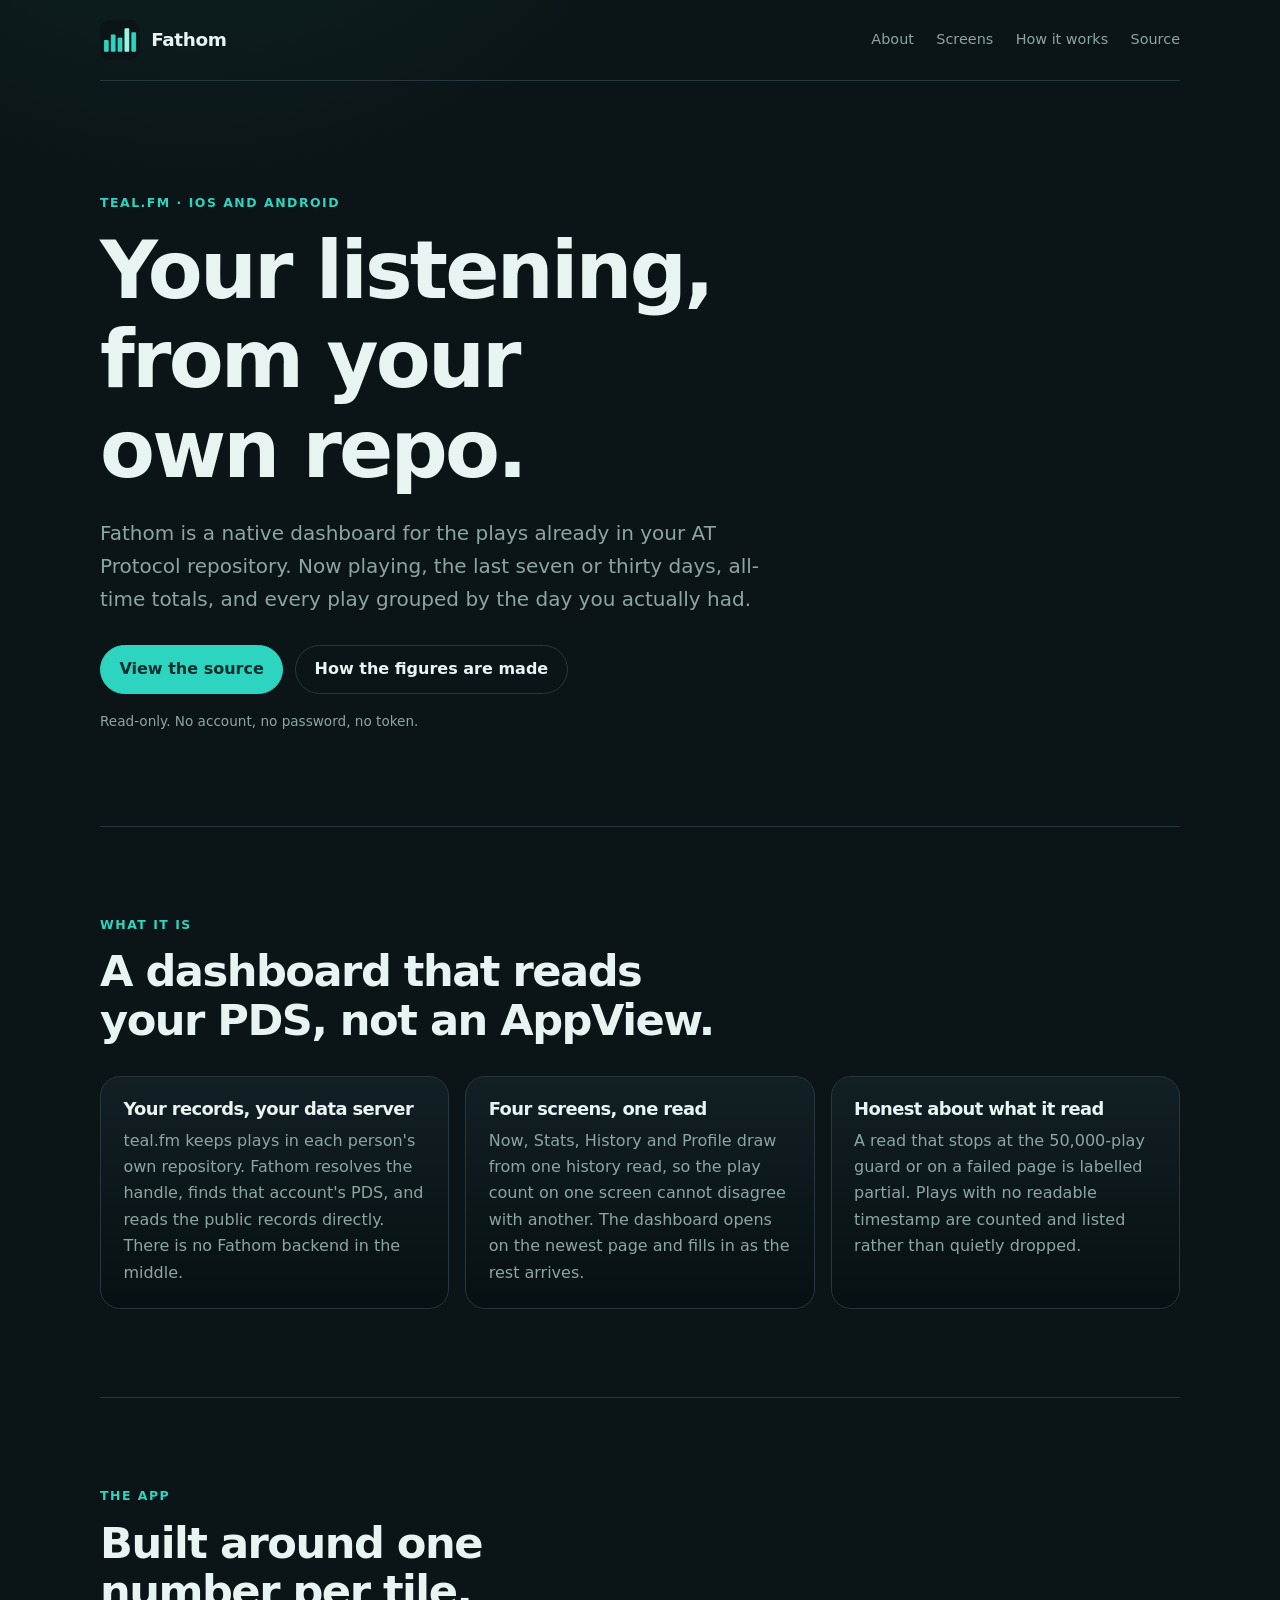
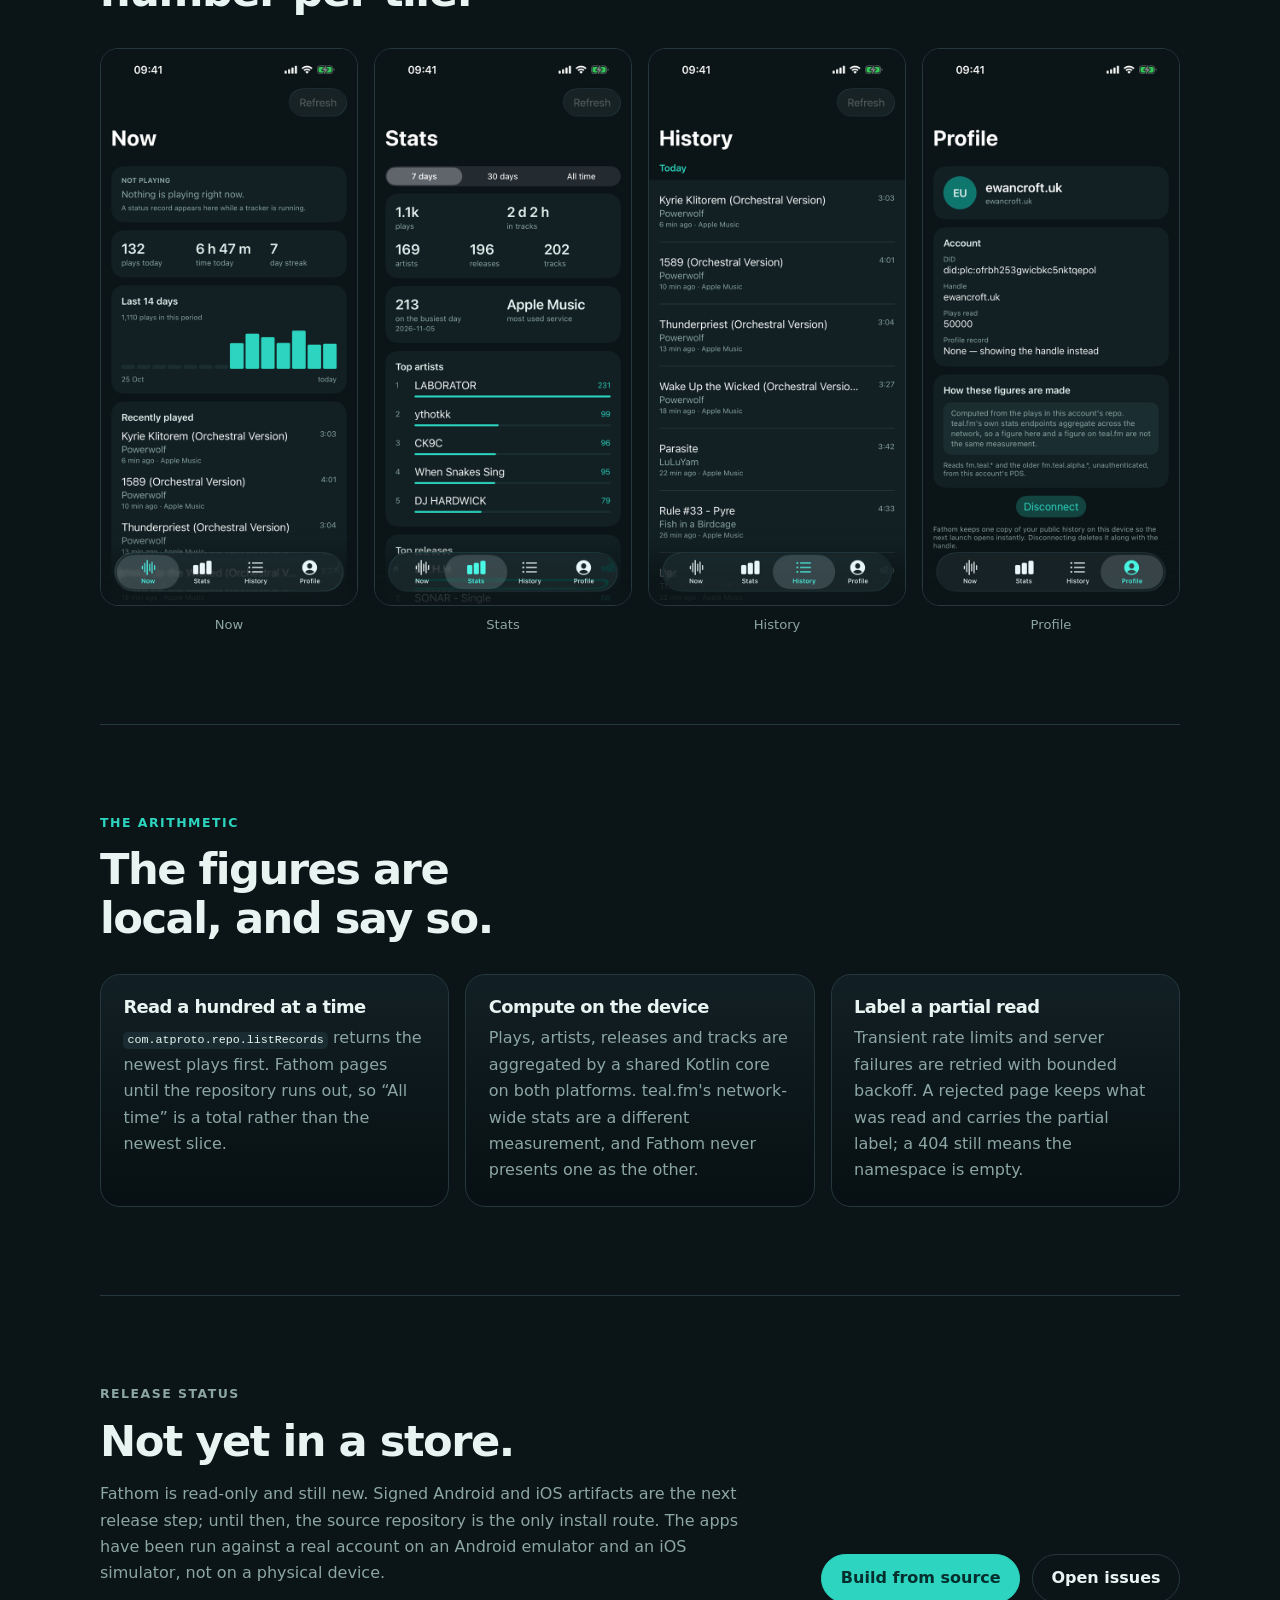
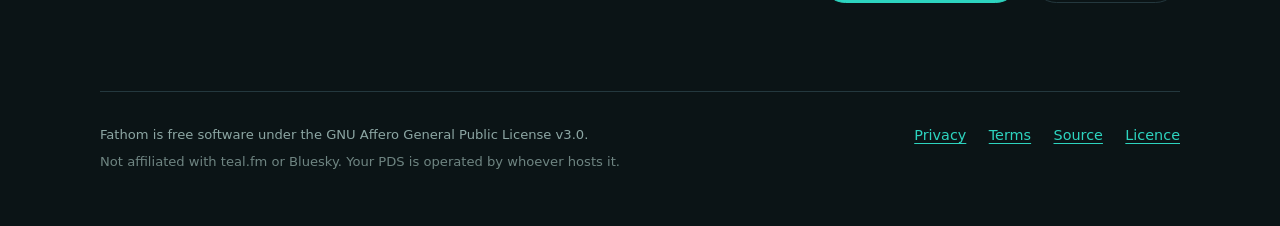
==== website/index.html @ 02ce4402 "feat(website): publish the landing page and legal documents Add the public site, privacy policy and " ====
<!doctype html>
<html lang="en-GB">
<head>
  <meta charset="utf-8">
  <meta name="viewport" content="width=device-width, initial-scale=1">
  <title>Fathom — your listening, from your own repo</title>
  <meta name="description" content="Fathom is a native, read-only teal.fm dashboard for iOS and Android. It reads the plays already in your AT Protocol repo and computes the figures on your device.">
  <meta name="theme-color" content="#0b1416">
  <meta property="og:title" content="Fathom — your listening, from your own repo">
  <meta property="og:description" content="A native, read-only teal.fm dashboard for iOS and Android. No account, no password, no token.">
  <meta property="og:type" content="website">
  <meta property="og:image" content="https://fathom.ewancroft.uk/icon.png">
  <link rel="icon" href="icon.png" type="image/png">
  <link rel="apple-touch-icon" href="icon.png">
  <link rel="stylesheet" href="styles.css">
</head>
<body>
  <a class="skip" href="#main">Skip to content</a>

  <header class="site-header">
    <a class="brand" href="./" aria-label="Fathom home">
      <img src="icon.png" alt="" width="40" height="40">
      <span>Fathom</span>
    </a>
    <nav aria-label="Primary">
      <a href="#about">About</a>
      <a href="#screens">Screens</a>
      <a href="#figures">How it works</a>
      <a href="https://github.com/ewanc26/fathom">Source</a>
    </nav>
  </header>

  <main id="main">
    <section class="hero">
      <p class="eyebrow">teal.fm · iOS and Android</p>
      <h1>Your listening, from your own repo.</h1>
      <p class="lede">
        Fathom is a native dashboard for the plays already in your AT Protocol
        repository. Now playing, the last seven or thirty days, all-time totals,
        and every play grouped by the day you actually had.
      </p>
      <div class="actions">
        <a class="button" href="https://github.com/ewanc26/fathom">View the source</a>
        <a class="button secondary" href="#figures">How the figures are made</a>
      </div>
      <p class="note">Read-only. No account, no password, no token.</p>
    </section>

    <section id="about" class="section">
      <div class="section-heading">
        <p class="eyebrow">What it is</p>
        <h2>A dashboard that reads your PDS, not an AppView.</h2>
      </div>
      <div class="cards">
        <article class="card">
          <h3>Your records, your data server</h3>
          <p>
            teal.fm keeps plays in each person's own repository. Fathom resolves
            the handle, finds that account's PDS, and reads the public records
            directly. There is no Fathom backend in the middle.
          </p>
        </article>
        <article class="card">
          <h3>Four screens, one read</h3>
          <p>
            Now, Stats, History and Profile draw from one history read, so the
            play count on one screen cannot disagree with another. The dashboard
            opens on the newest page and fills in as the rest arrives.
          </p>
        </article>
        <article class="card">
          <h3>Honest about what it read</h3>
          <p>
            A read that stops at the 50,000-play guard or on a failed page is
            labelled partial. Plays with no readable timestamp are counted and
            listed rather than quietly dropped.
          </p>
        </article>
      </div>
    </section>

    <section id="screens" class="section">
      <div class="section-heading">
        <p class="eyebrow">The app</p>
        <h2>Built around one number per tile.</h2>
      </div>
      <div class="screens">
        <figure>
          <img src="images/now.png" width="600" height="1304" loading="lazy"
               alt="Fathom's Now screen: today's plays, time and streak, a fourteen-day chart, and recent plays.">
          <figcaption>Now</figcaption>
        </figure>
        <figure>
          <img src="images/stats.png" width="600" height="1304" loading="lazy"
               alt="Fathom's Stats screen: totals for the selected period and top artists.">
          <figcaption>Stats</figcaption>
        </figure>
        <figure>
          <img src="images/history.png" width="600" height="1304" loading="lazy"
               alt="Fathom's History screen: plays grouped by the day the listener had.">
          <figcaption>History</figcaption>
        </figure>
        <figure>
          <img src="images/profile.png" width="600" height="1304" loading="lazy"
               alt="Fathom's Profile screen: account details and how the figures are made.">
          <figcaption>Profile</figcaption>
        </figure>
      </div>
    </section>

    <section id="figures" class="section">
      <div class="section-heading">
        <p class="eyebrow">The arithmetic</p>
        <h2>The figures are local, and say so.</h2>
      </div>
      <div class="cards">
        <article class="card">
          <h3>Read a hundred at a time</h3>
          <p>
            <code>com.atproto.repo.listRecords</code> returns the newest plays
            first. Fathom pages until the repository runs out, so “All time” is a
            total rather than the newest slice.
          </p>
        </article>
        <article class="card">
          <h3>Compute on the device</h3>
          <p>
            Plays, artists, releases and tracks are aggregated by a shared
            Kotlin core on both platforms. teal.fm's network-wide stats are a
            different measurement, and Fathom never presents one as the other.
          </p>
        </article>
        <article class="card">
          <h3>Label a partial read</h3>
          <p>
            Transient rate limits and server failures are retried with bounded
            backoff. A rejected page keeps what was read and carries the partial
            label; a 404 still means the namespace is empty.
          </p>
        </article>
      </div>
    </section>

    <section id="status" class="section status">
      <div>
        <p class="eyebrow">Release status</p>
        <h2>Not yet in a store.</h2>
        <p>
          Fathom is read-only and still new. Signed Android and iOS artifacts
          are the next release step; until then, the source repository is the
          only install route. The apps have been run against a real account on
          an Android emulator and an iOS simulator, not on a physical device.
        </p>
      </div>
      <div class="status-links">
        <a class="button" href="https://github.com/ewanc26/fathom">Build from source</a>
        <a class="button secondary" href="https://github.com/ewanc26/fathom/issues">Open issues</a>
      </div>
    </section>
  </main>

  <footer class="site-footer">
    <div>
      <p>Fathom is free software under the GNU Affero General Public License v3.0.</p>
      <p class="fine">Not affiliated with teal.fm or Bluesky. Your PDS is operated by whoever hosts it.</p>
    </div>
    <nav aria-label="Footer">
      <a href="privacy/">Privacy</a>
      <a href="terms/">Terms</a>
      <a href="https://github.com/ewanc26/fathom">Source</a>
      <a href="https://github.com/ewanc26/fathom/blob/main/LICENSE">Licence</a>
    </nav>
  </footer>
</body>
</html>
---- website/styles.css ----
:root {
  color-scheme: dark;
  --bg: #0b1416;
  --bg-deep: #071012;
  --surface: #121f24;
  --surface-high: #1a2b31;
  --ink: #e7f4f1;
  --muted: #8ca6a3;
  --teal: #2dd4bf;
  --teal-deep: #0f766e;
  --line: #24383e;
  --max: 1080px;
  --radius: 20px;
}

* {
  box-sizing: border-box;
}

html {
  scroll-behavior: smooth;
}

body {
  margin: 0;
  background:
    radial-gradient(circle at 15% -10%, rgba(45, 212, 191, 0.12), transparent 34rem),
    var(--bg);
  color: var(--ink);
  font-family: ui-sans-serif, system-ui, -apple-system, BlinkMacSystemFont, "Segoe UI", sans-serif;
  line-height: 1.65;
  text-rendering: optimizeLegibility;
}

img {
  max-width: 100%;
  height: auto;
}

a {
  color: var(--teal);
  text-decoration-thickness: 1px;
  text-underline-offset: 0.2em;
}

a:hover {
  color: #99f6e4;
}

:focus-visible {
  outline: 3px solid var(--teal);
  outline-offset: 3px;
  border-radius: 4px;
}

.skip {
  position: absolute;
  left: 1rem;
  top: -4rem;
  padding: 0.5rem 0.75rem;
  background: var(--ink);
  color: var(--bg);
  z-index: 10;
}

.skip:focus {
  top: 1rem;
}

.site-header,
main,
.site-footer {
  width: min(100% - 3rem, var(--max));
  margin-inline: auto;
}

.site-header {
  display: flex;
  align-items: center;
  justify-content: space-between;
  gap: 1.5rem;
  padding-block: 1.25rem;
  border-bottom: 1px solid var(--line);
}

.brand {
  display: inline-flex;
  align-items: center;
  gap: 0.7rem;
  color: var(--ink);
  font-weight: 700;
  font-size: 1.15rem;
  text-decoration: none;
  letter-spacing: -0.02em;
}

.brand img {
  border-radius: 10px;
}

.site-header nav,
.site-footer nav {
  display: flex;
  flex-wrap: wrap;
  gap: 1rem 1.4rem;
  font-size: 0.9rem;
}

.site-header nav a {
  color: var(--muted);
  text-decoration: none;
}

.site-header nav a:hover {
  color: var(--ink);
}

.hero {
  padding-block: clamp(4rem, 10vw, 7rem) clamp(3rem, 8vw, 5rem);
  max-width: 48rem;
}

.eyebrow {
  margin: 0 0 0.75rem;
  color: var(--teal);
  font-size: 0.78rem;
  font-weight: 700;
  letter-spacing: 0.12em;
  text-transform: uppercase;
}

h1,
h2,
h3 {
  line-height: 1.12;
  letter-spacing: -0.035em;
  text-wrap: balance;
}

h1 {
  margin: 0;
  font-size: clamp(2.6rem, 7vw, 5rem);
}

h2 {
  margin: 0;
  font-size: clamp(1.7rem, 3.5vw, 2.7rem);
}

h3 {
  margin: 0 0 0.5rem;
  font-size: 1.12rem;
}

.lede {
  max-width: 42rem;
  margin: 1.4rem 0 0;
  color: var(--muted);
  font-size: clamp(1.05rem, 2vw, 1.25rem);
}

.actions,
.status-links {
  display: flex;
  flex-wrap: wrap;
  gap: 0.75rem;
  margin-top: 1.8rem;
}

.button {
  display: inline-flex;
  align-items: center;
  justify-content: center;
  min-height: 2.9rem;
  padding: 0.65rem 1.15rem;
  border: 1px solid var(--teal);
  border-radius: 999px;
  background: var(--teal);
  color: #042f2e;
  font-weight: 700;
  text-decoration: none;
}

.button:hover {
  background: #99f6e4;
  color: #042f2e;
}

.button.secondary {
  background: transparent;
  color: var(--ink);
  border-color: var(--line);
}

.button.secondary:hover {
  border-color: var(--teal);
}

.note {
  margin-top: 1rem;
  color: var(--muted);
  font-size: 0.85rem;
}

.section {
  padding-block: clamp(3rem, 7vw, 5.5rem);
  border-top: 1px solid var(--line);
}

.section-heading {
  max-width: 40rem;
  margin-bottom: 2rem;
}

.cards {
  display: grid;
  grid-template-columns: repeat(auto-fit, minmax(16rem, 1fr));
  gap: 1rem;
}

.card {
  padding: 1.4rem;
  border: 1px solid var(--line);
  border-radius: var(--radius);
  background: linear-gradient(180deg, var(--surface), var(--bg-deep));
}

.card p {
  margin: 0;
  color: var(--muted);
}

code {
  padding: 0.1em 0.35em;
  border-radius: 5px;
  background: var(--surface-high);
  color: var(--ink);
  font-size: 0.9em;
}

.screens {
  display: grid;
  grid-template-columns: repeat(4, 1fr);
  gap: 1rem;
}

.screens figure {
  margin: 0;
}

.screens img {
  display: block;
  width: 100%;
  border: 1px solid var(--line);
  border-radius: 18px;
  background: var(--surface);
}

.screens figcaption {
  margin-top: 0.5rem;
  color: var(--muted);
  font-size: 0.82rem;
  text-align: center;
}

.status {
  display: flex;
  flex-wrap: wrap;
  align-items: end;
  justify-content: space-between;
  gap: 2rem;
}

.status > div {
  max-width: 42rem;
}

.status p {
  color: var(--muted);
}

.status h2 {
  margin-bottom: 0.9rem;
}

.site-footer {
  display: flex;
  flex-wrap: wrap;
  justify-content: space-between;
  gap: 1.5rem;
  padding-block: 2rem 3rem;
  border-top: 1px solid var(--line);
  color: var(--muted);
  font-size: 0.82rem;
}

.site-footer p {
  margin: 0 0 0.35rem;
}

.fine {
  color: #6f8582;
}

.site-footer nav {
  align-content: start;
}

/* Legal pages */
.legal {
  max-width: 46rem;
  padding-block: 3rem 5rem;
}

.legal h1 {
  font-size: clamp(2rem, 5vw, 3.2rem);
}

.legal h2 {
  margin-top: 2.4rem;
  font-size: 1.35rem;
}

.legal p,
.legal li {
  color: var(--muted);
}

.legal strong {
  color: var(--ink);
}

.legal .meta {
  color: var(--muted);
  font-size: 0.85rem;
}

.legal ul {
  padding-left: 1.25rem;
}

@media (max-width: 760px) {
  .site-header {
    align-items: flex-start;
    flex-direction: column;
    gap: 0.75rem;
  }

  .screens {
    grid-template-columns: repeat(2, 1fr);
  }

  .hero {
    padding-top: 3rem;
  }
}

@media (prefers-reduced-motion: reduce) {
  html {
    scroll-behavior: auto;
  }
}
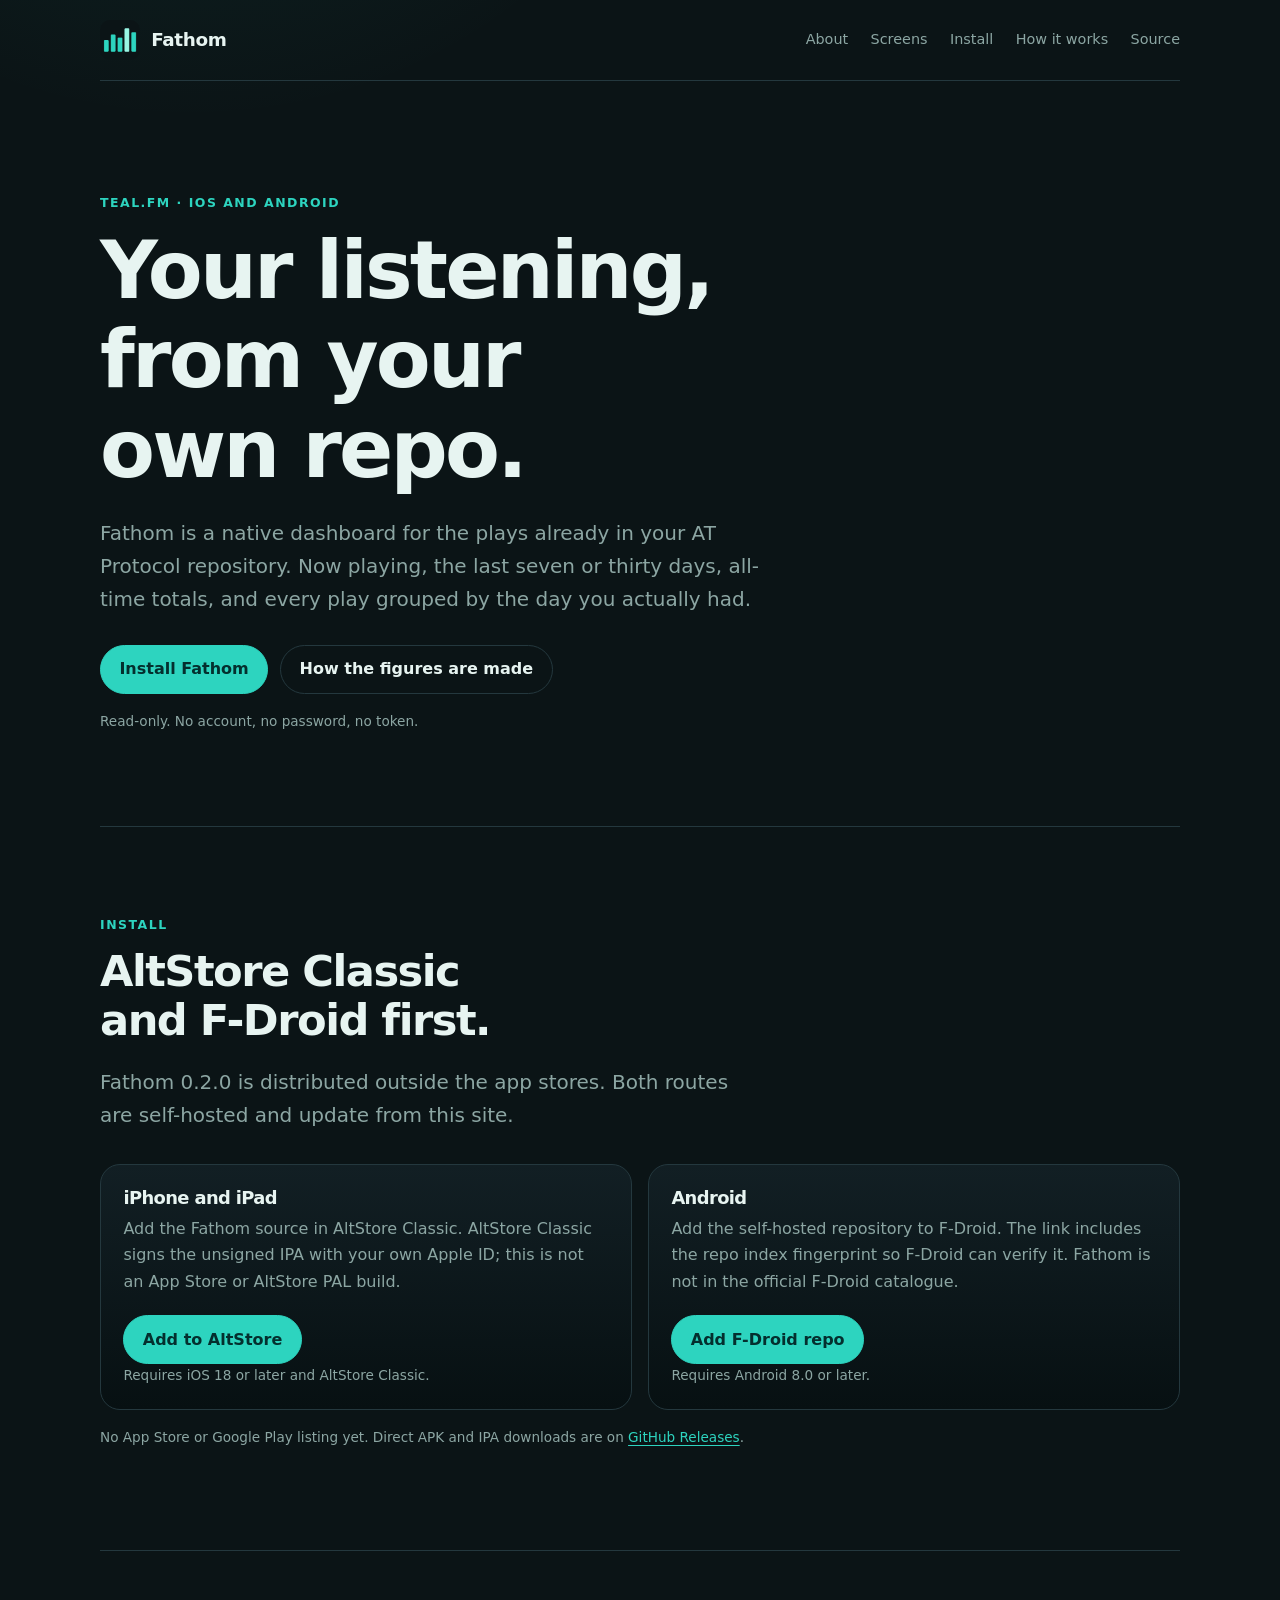
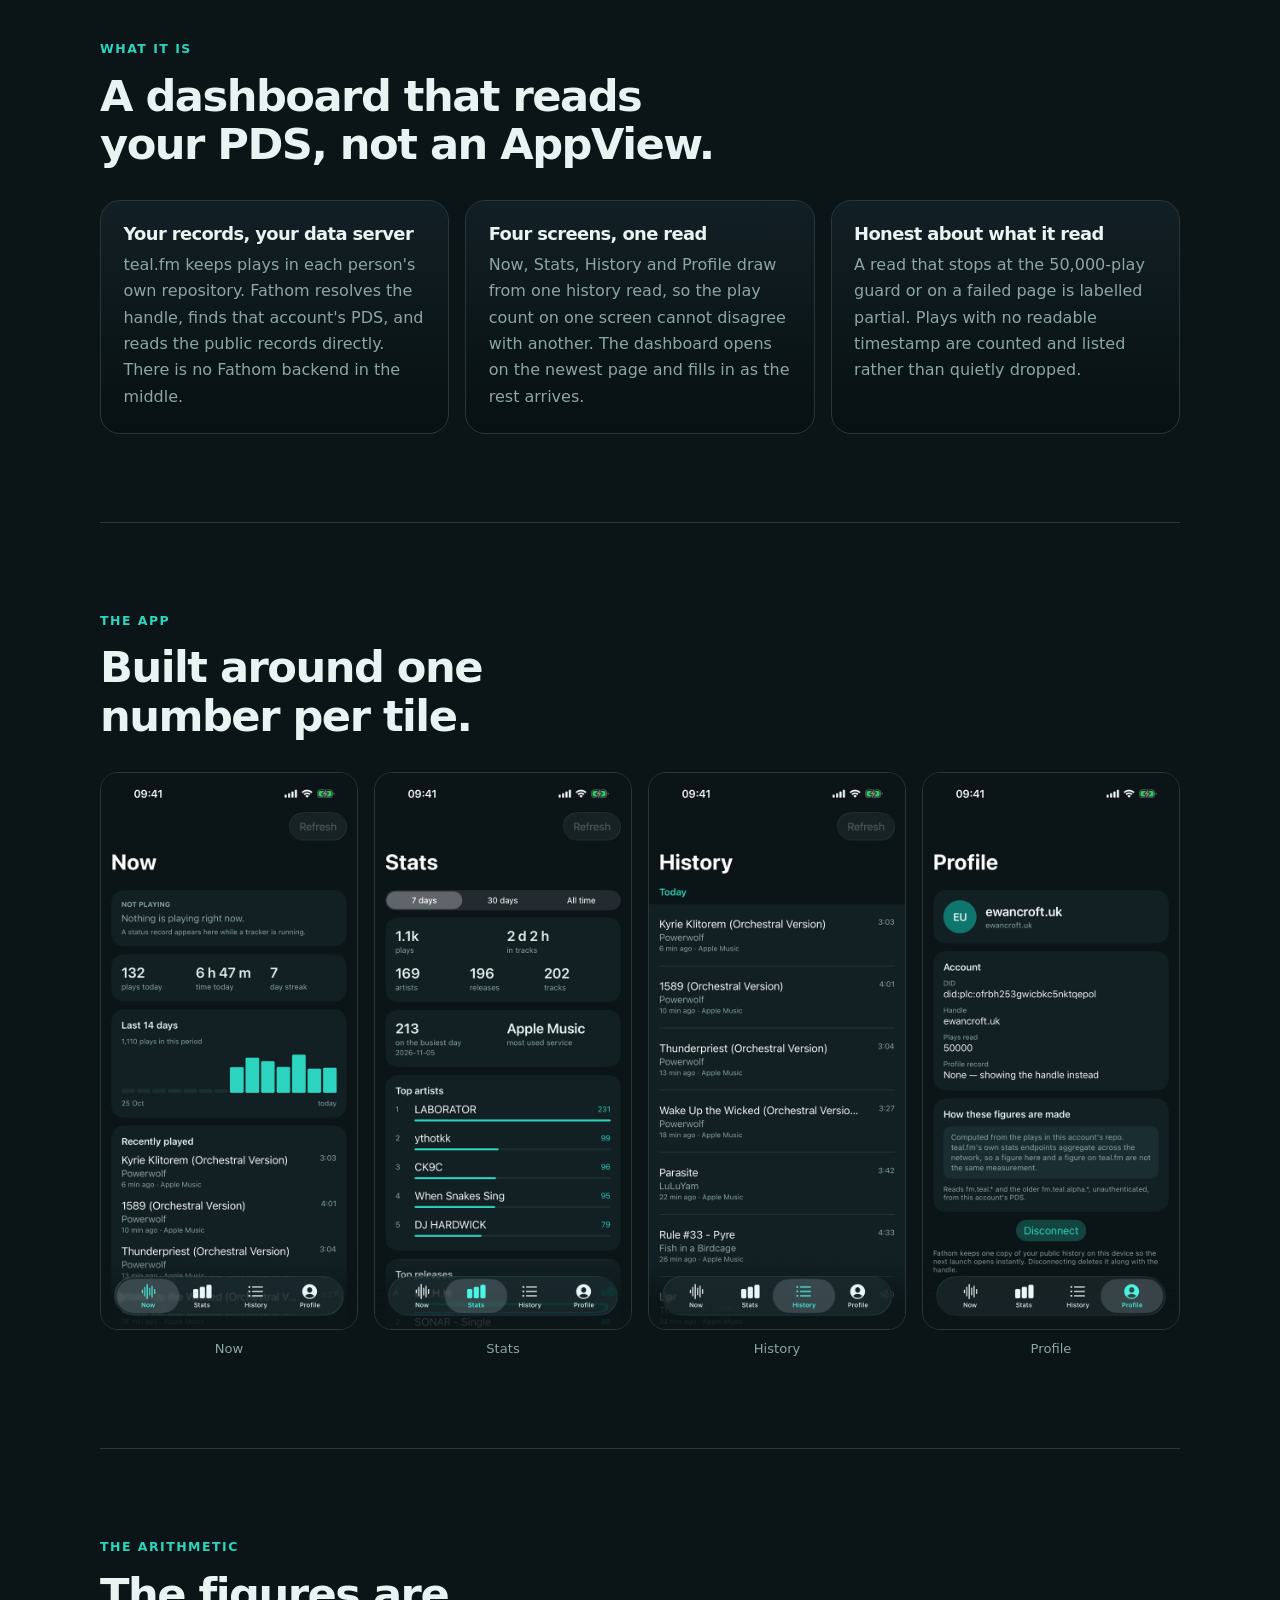
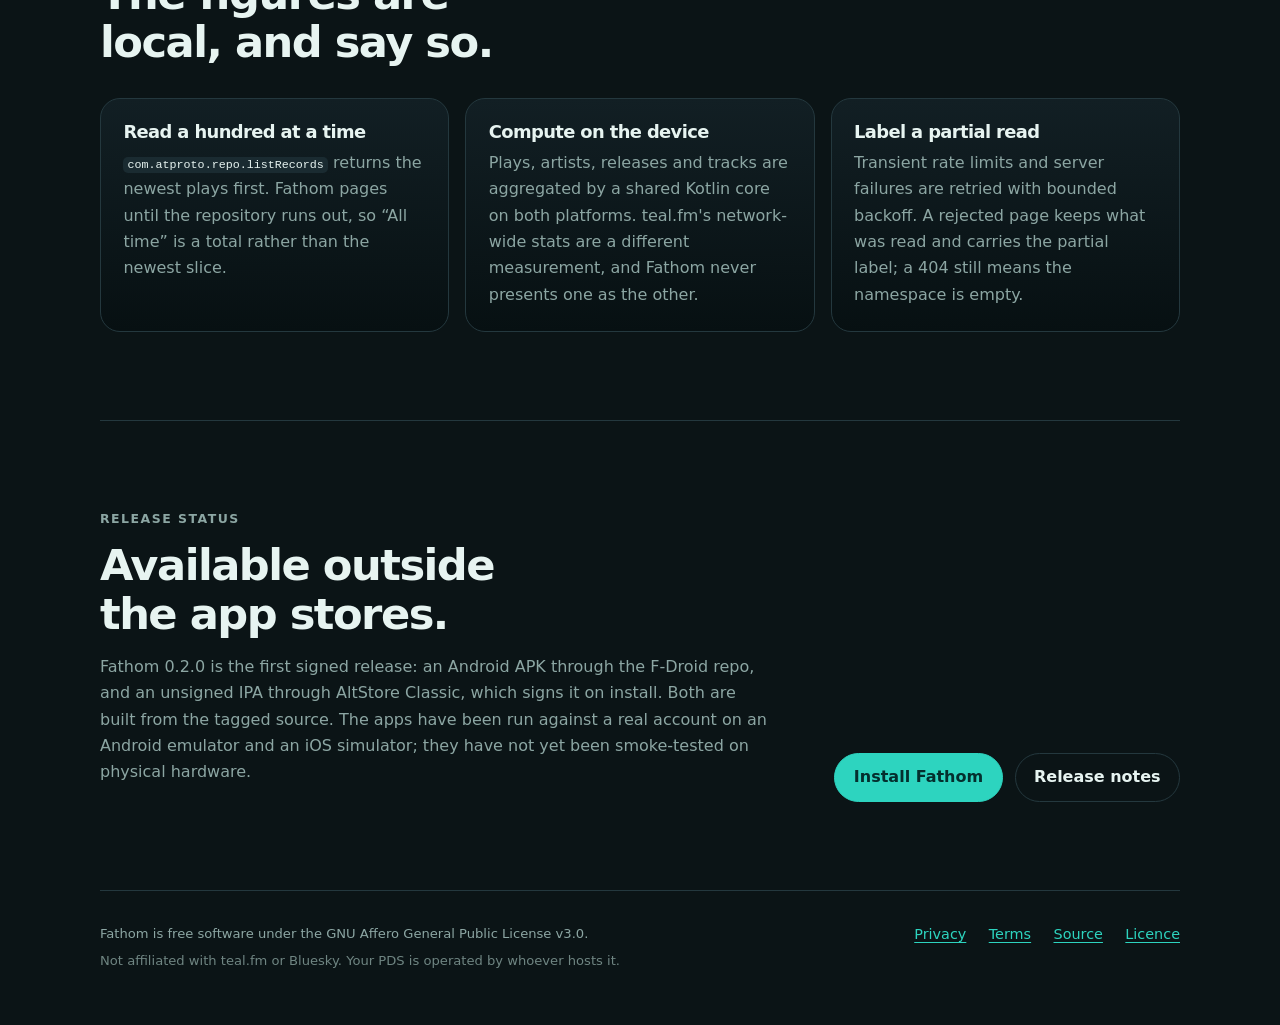
==== commit a4854d9e: "feat(release): add AltStore Classic and F-Droid channels Fathom's first distribution routes are self" ====
--- a/website/index.html
+++ b/website/index.html
@@ -25,6 +25,7 @@
     <nav aria-label="Primary">
       <a href="#about">About</a>
       <a href="#screens">Screens</a>
+      <a href="#install">Install</a>
       <a href="#figures">How it works</a>
       <a href="https://github.com/ewanc26/fathom">Source</a>
     </nav>
@@ -40,10 +41,47 @@
         and every play grouped by the day you actually had.
       </p>
       <div class="actions">
-        <a class="button" href="https://github.com/ewanc26/fathom">View the source</a>
+        <a class="button" href="#install">Install Fathom</a>
         <a class="button secondary" href="#figures">How the figures are made</a>
       </div>
       <p class="note">Read-only. No account, no password, no token.</p>
+    </section>
+
+    <section id="install" class="section">
+      <div class="section-heading">
+        <p class="eyebrow">Install</p>
+        <h2>AltStore Classic and F-Droid first.</h2>
+        <p class="lede">
+          Fathom 0.2.0 is distributed outside the app stores. Both routes are
+          self-hosted and update from this site.
+        </p>
+      </div>
+      <div class="cards install-grid">
+        <article class="card">
+          <h3>iPhone and iPad</h3>
+          <p>
+            Add the Fathom source in AltStore Classic. AltStore Classic signs
+            the unsigned IPA with your own Apple ID; this is not an App Store
+            or AltStore PAL build.
+          </p>
+          <a class="button" href="altstore://source?url=https%3A%2F%2Fewanc26.github.io%2Ffathom%2Faltstore%2Fsource.json">Add to AltStore</a>
+          <p class="note">Requires iOS 18 or later and AltStore Classic.</p>
+        </article>
+        <article class="card">
+          <h3>Android</h3>
+          <p>
+            Add the self-hosted repository to F-Droid. The link includes the
+            repo index fingerprint so F-Droid can verify it. Fathom is not in
+            the official F-Droid catalogue.
+          </p>
+          <a class="button" href="https://fdroid.link/#https://ewanc26.github.io/fathom/fdroid/repo?fingerprint=DE922C5717CAB6C0A48AF84B5D0EBC72302308023DE7AC770BA68911F771BB29">Add F-Droid repo</a>
+          <p class="note">Requires Android 8.0 or later.</p>
+        </article>
+      </div>
+      <p class="note">
+        No App Store or Google Play listing yet. Direct APK and IPA downloads
+        are on <a href="https://github.com/ewanc26/fathom/releases">GitHub Releases</a>.
+      </p>
     </section>
 
     <section id="about" class="section">
@@ -144,17 +182,19 @@
     <section id="status" class="section status">
       <div>
         <p class="eyebrow">Release status</p>
-        <h2>Not yet in a store.</h2>
+        <h2>Available outside the app stores.</h2>
         <p>
-          Fathom is read-only and still new. Signed Android and iOS artifacts
-          are the next release step; until then, the source repository is the
-          only install route. The apps have been run against a real account on
-          an Android emulator and an iOS simulator, not on a physical device.
+          Fathom 0.2.0 is the first signed release: an Android APK through the
+          F-Droid repo, and an unsigned IPA through AltStore Classic, which
+          signs it on install. Both are built from the tagged source. The apps
+          have been run against a real account on an Android emulator and an
+          iOS simulator; they have not yet been smoke-tested on physical
+          hardware.
         </p>
       </div>
       <div class="status-links">
-        <a class="button" href="https://github.com/ewanc26/fathom">Build from source</a>
-        <a class="button secondary" href="https://github.com/ewanc26/fathom/issues">Open issues</a>
+        <a class="button" href="#install">Install Fathom</a>
+        <a class="button secondary" href="https://github.com/ewanc26/fathom/releases">Release notes</a>
       </div>
     </section>
   </main>
--- a/website/styles.css
+++ b/website/styles.css
@@ -230,6 +230,14 @@
   color: var(--muted);
 }
 
+.card .button {
+  margin-top: 1.25rem;
+}
+
+.install-grid {
+  grid-template-columns: repeat(auto-fit, minmax(20rem, 1fr));
+}
+
 code {
   padding: 0.1em 0.35em;
   border-radius: 5px;
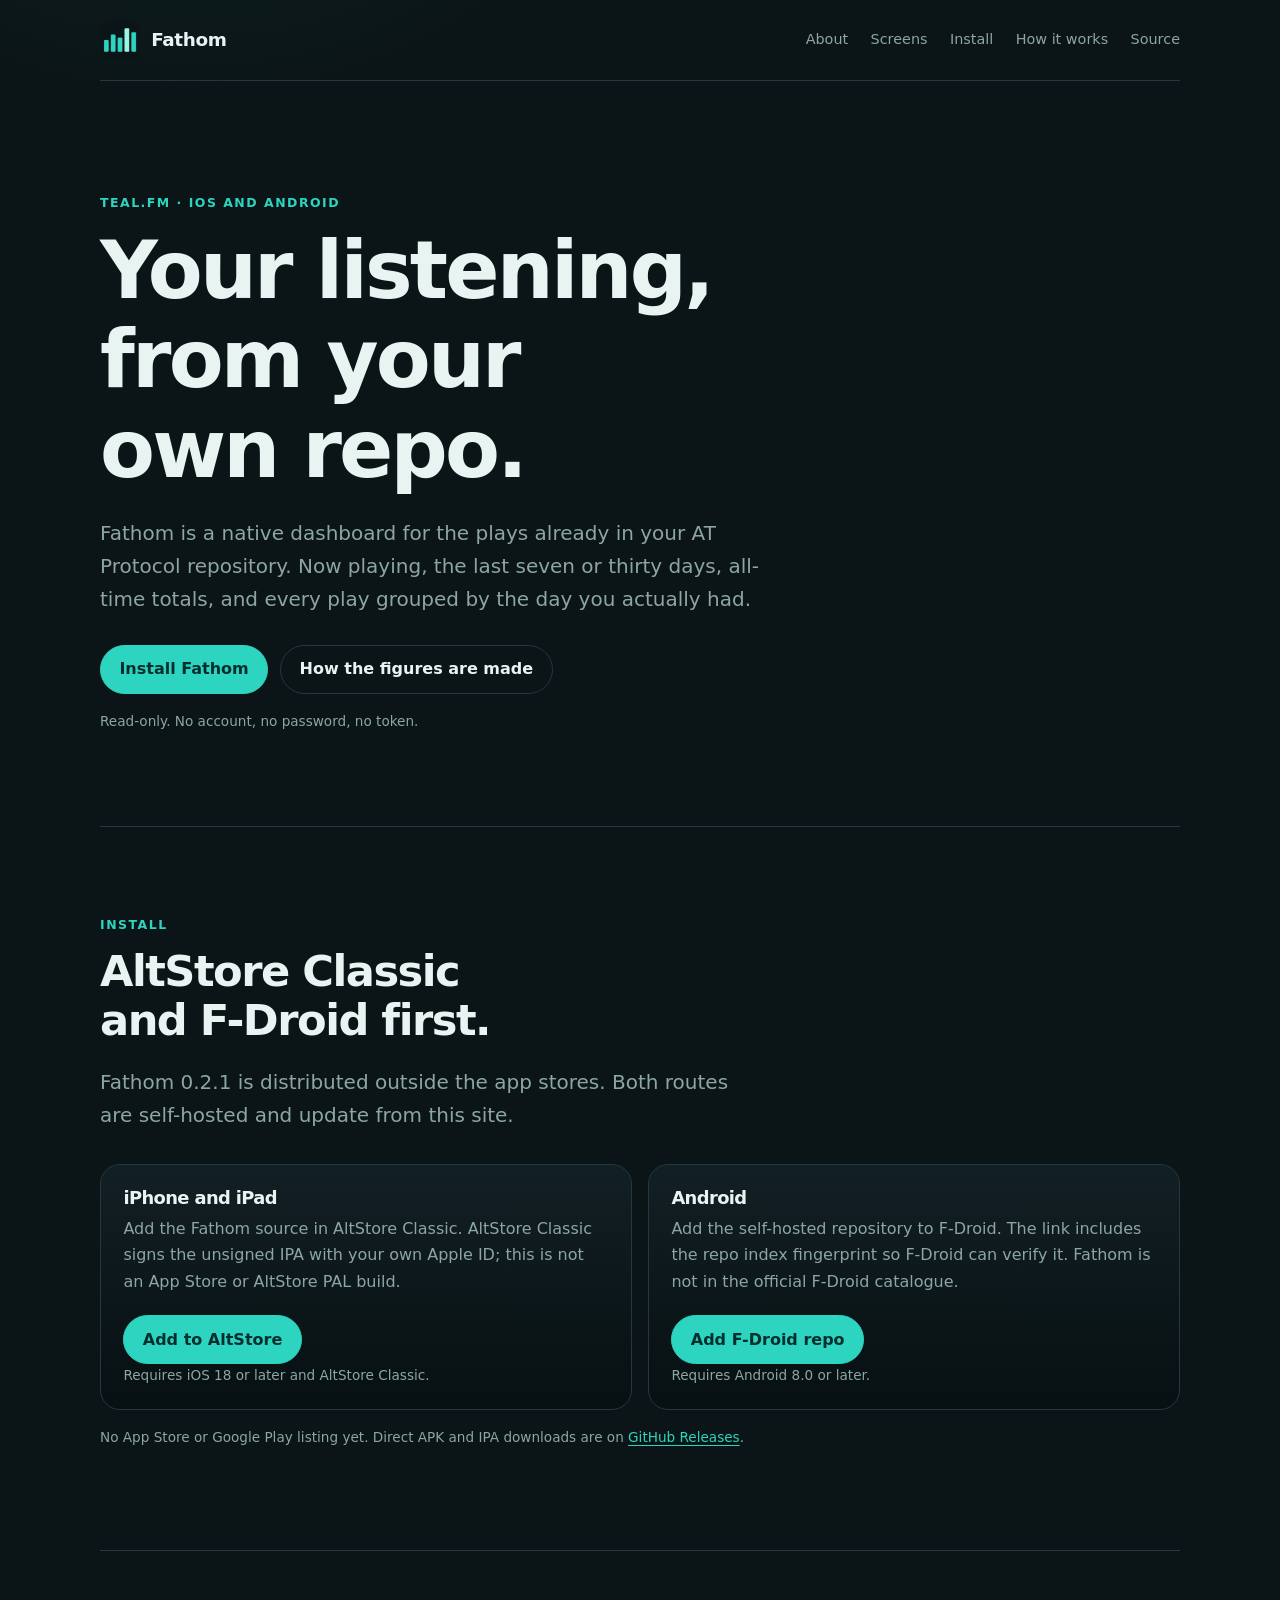
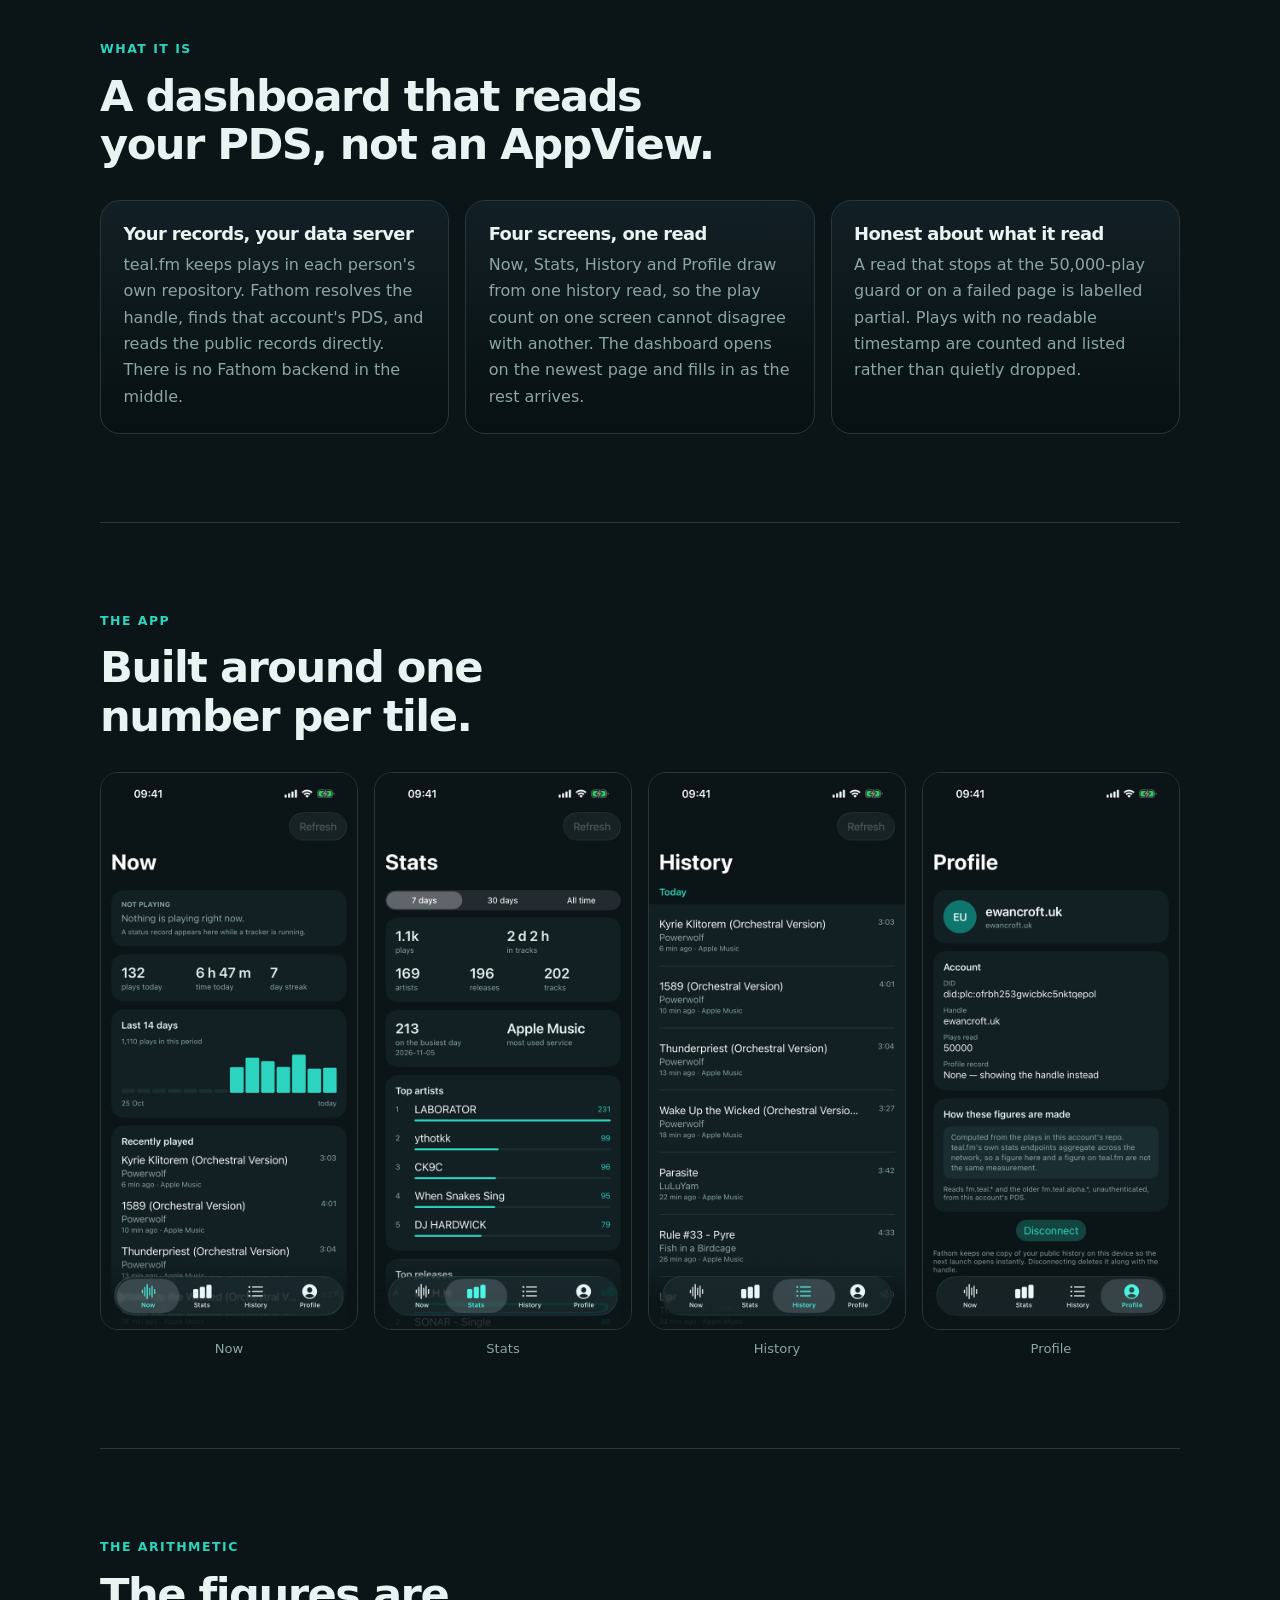
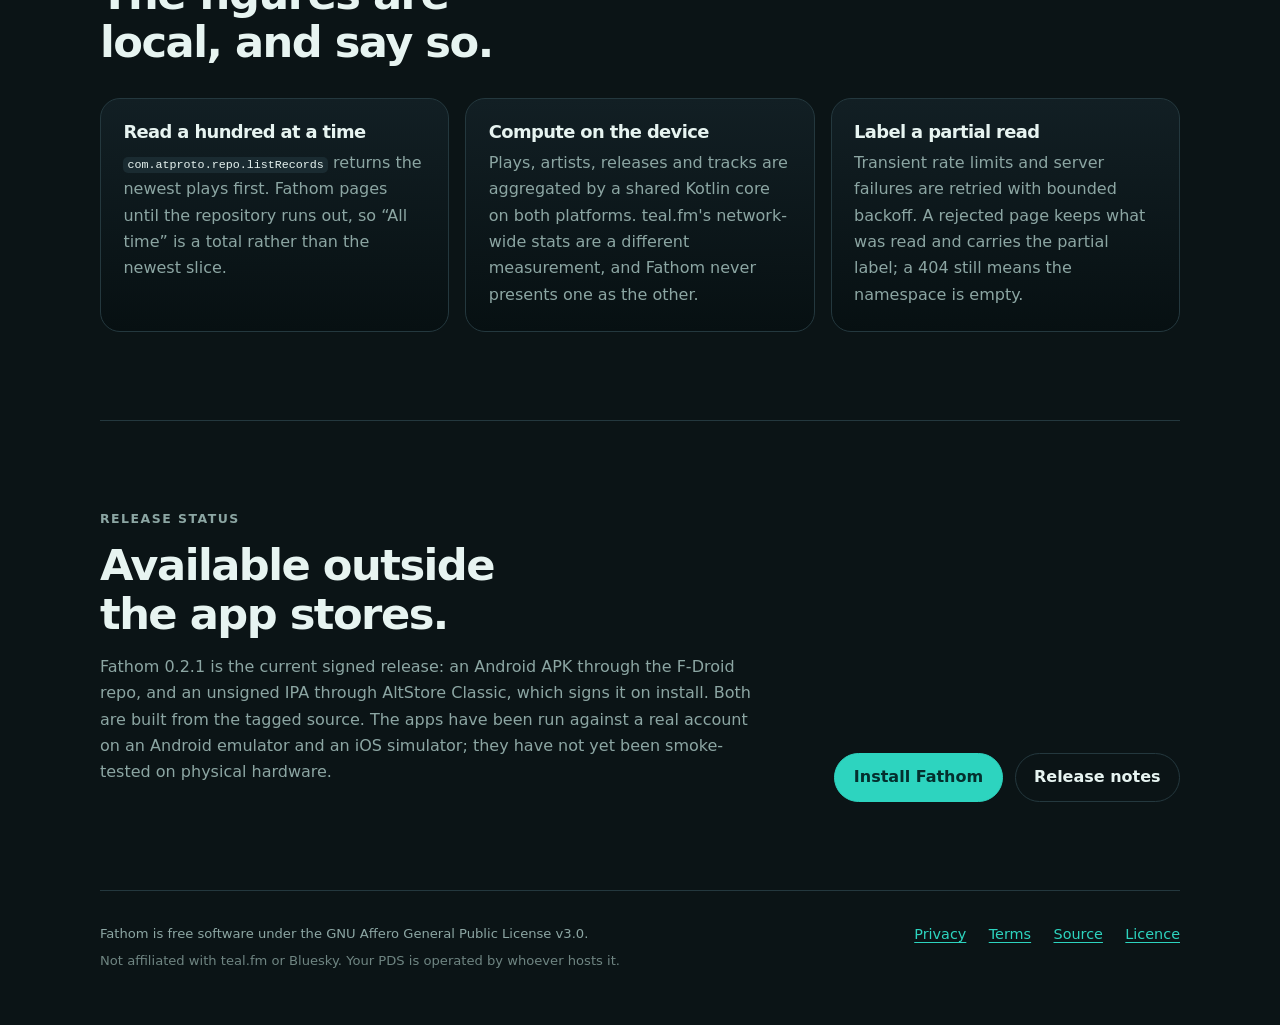
==== commit 538c7fc0: "fix(android): ship raster launcher icons for the F-Droid listing fdroidserver does not render the ad" ====
--- a/website/index.html
+++ b/website/index.html
@@ -52,7 +52,7 @@
         <p class="eyebrow">Install</p>
         <h2>AltStore Classic and F-Droid first.</h2>
         <p class="lede">
-          Fathom 0.2.0 is distributed outside the app stores. Both routes are
+          Fathom 0.2.1 is distributed outside the app stores. Both routes are
           self-hosted and update from this site.
         </p>
       </div>
@@ -184,7 +184,7 @@
         <p class="eyebrow">Release status</p>
         <h2>Available outside the app stores.</h2>
         <p>
-          Fathom 0.2.0 is the first signed release: an Android APK through the
+          Fathom 0.2.1 is the current signed release: an Android APK through the
           F-Droid repo, and an unsigned IPA through AltStore Classic, which
           signs it on install. Both are built from the tagged source. The apps
           have been run against a real account on an Android emulator and an
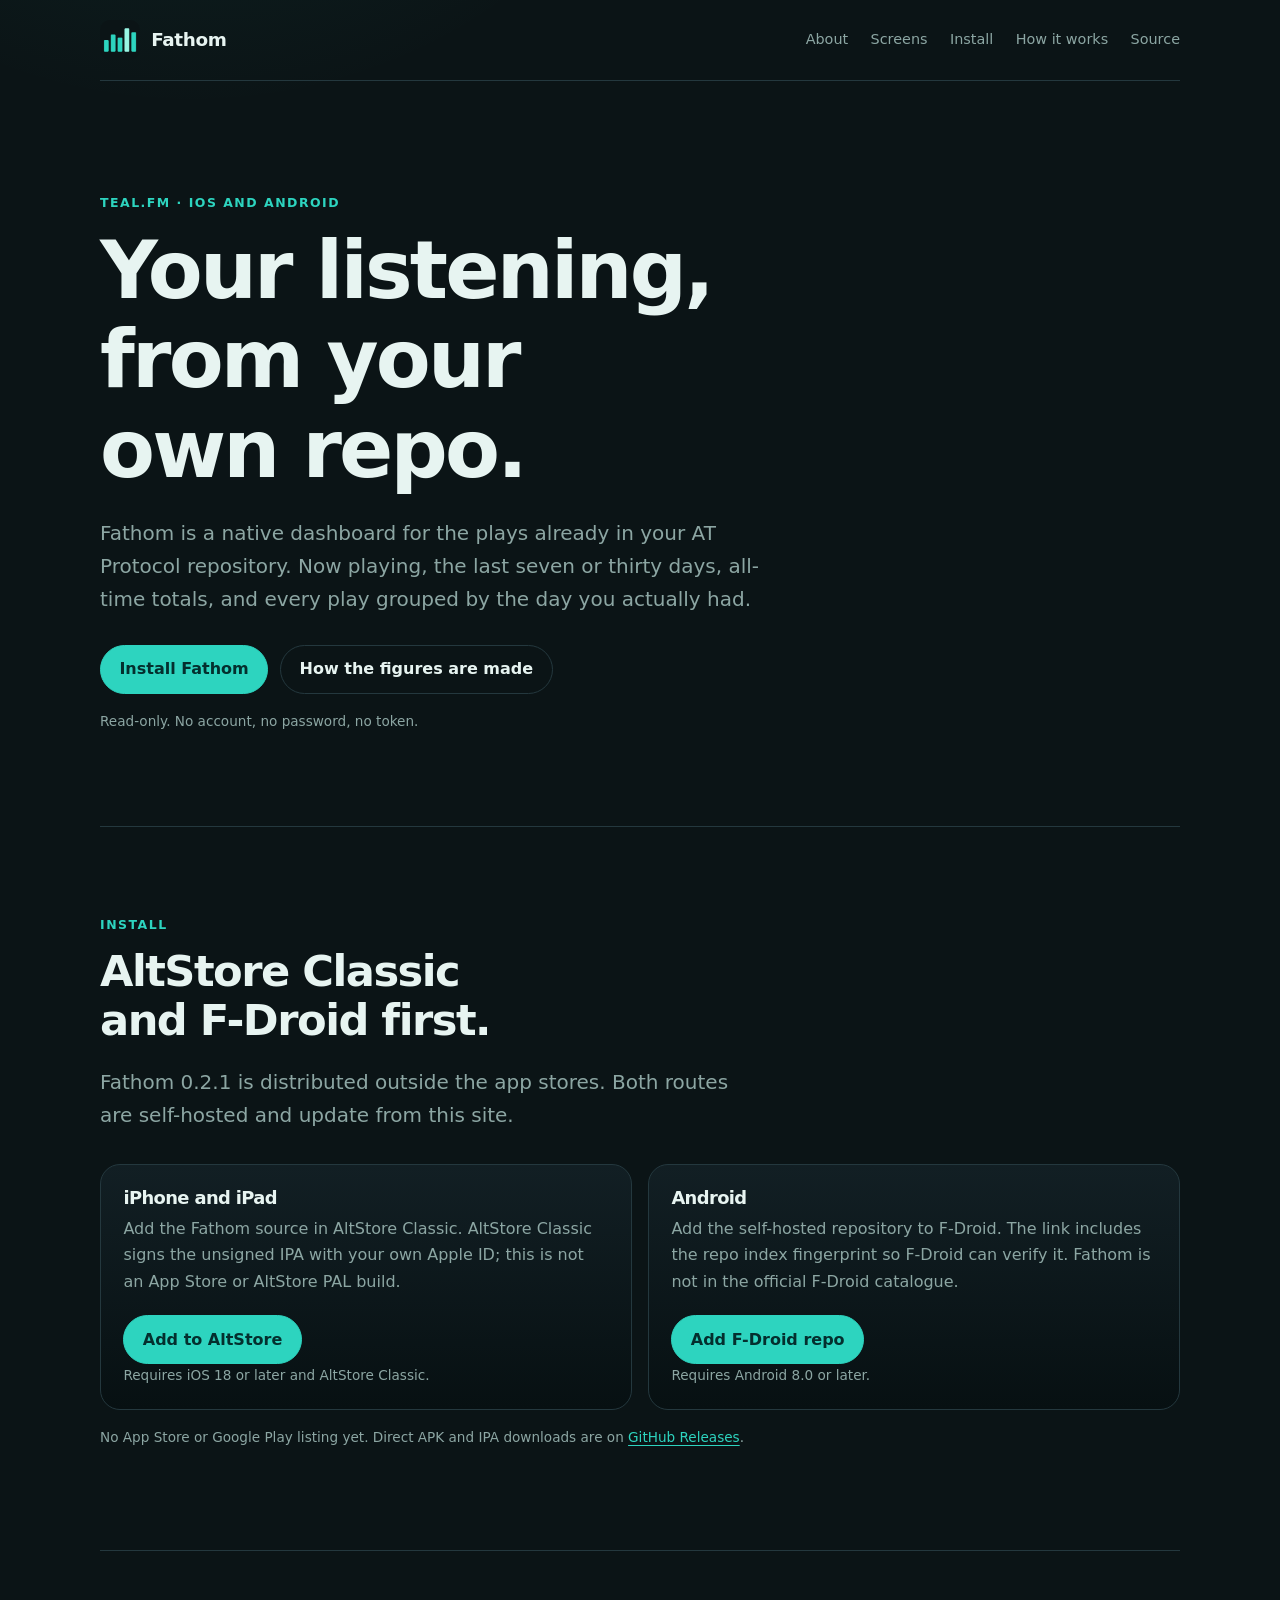
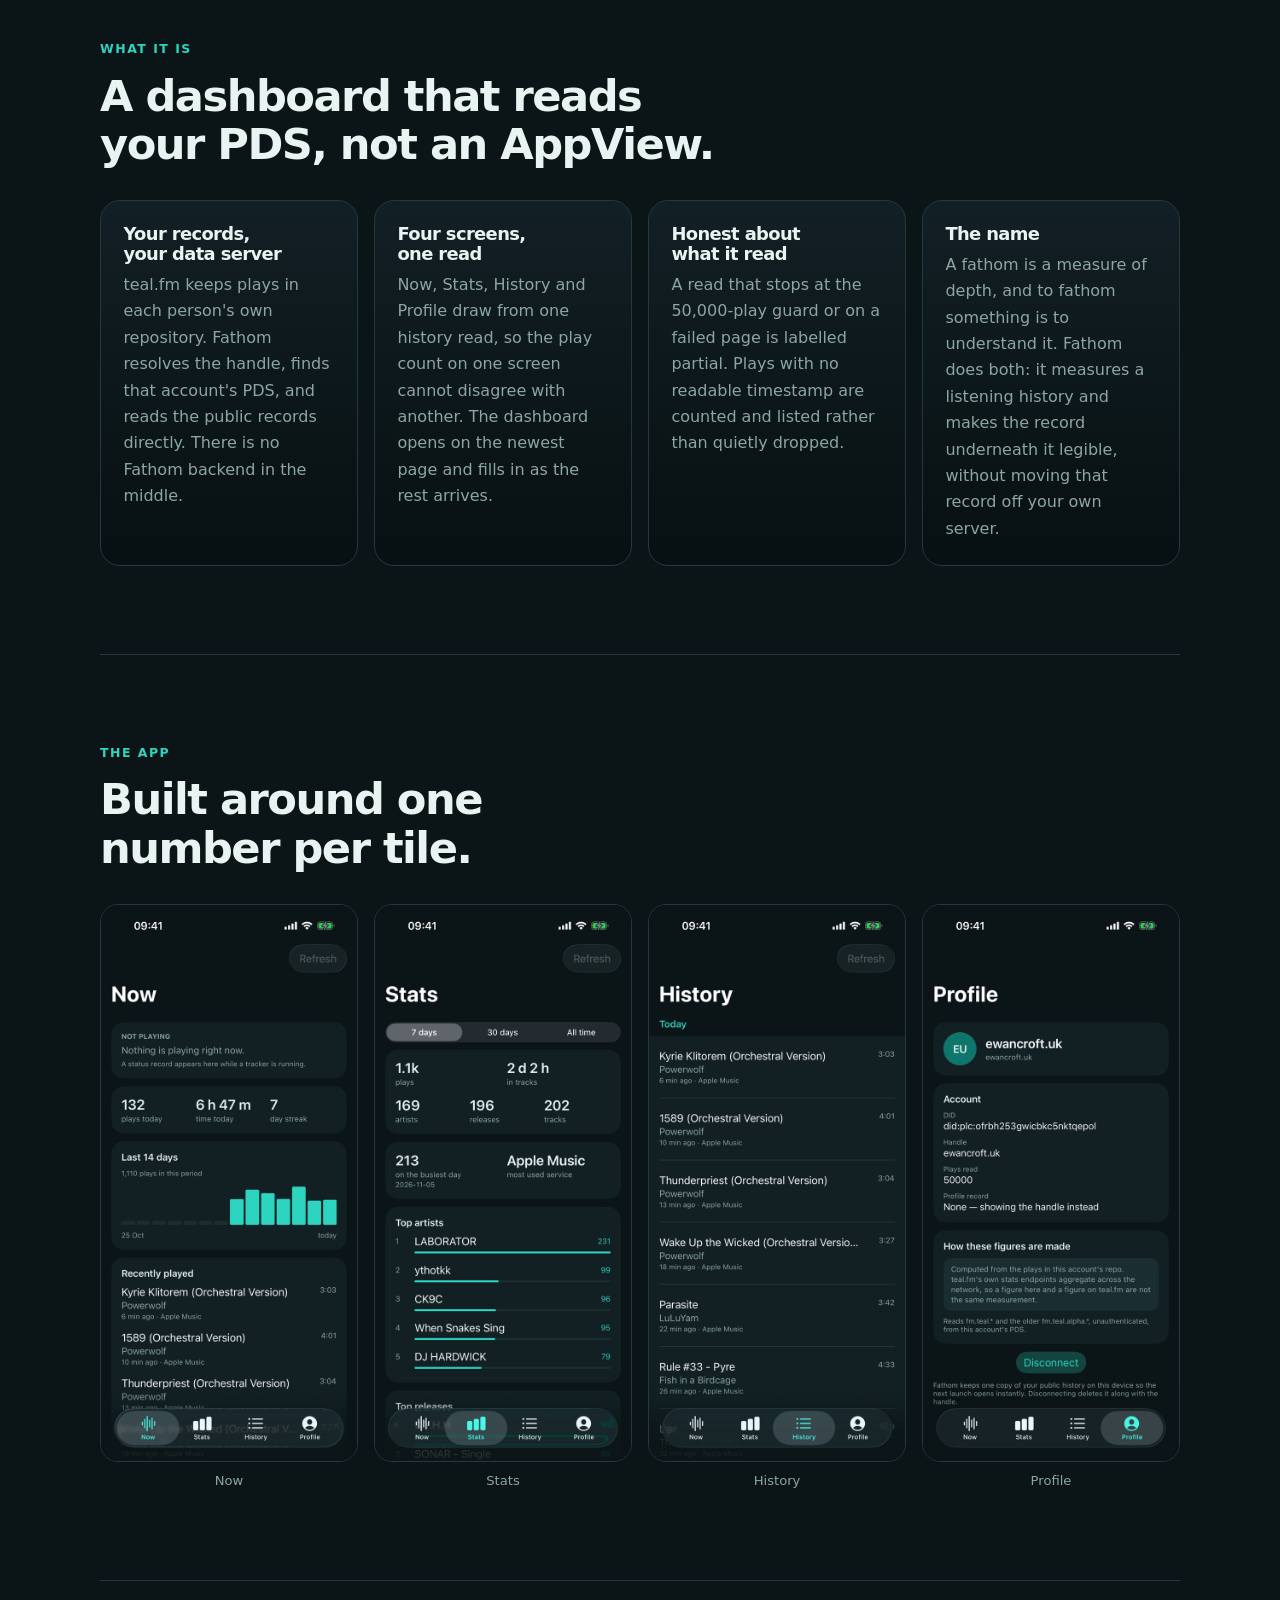
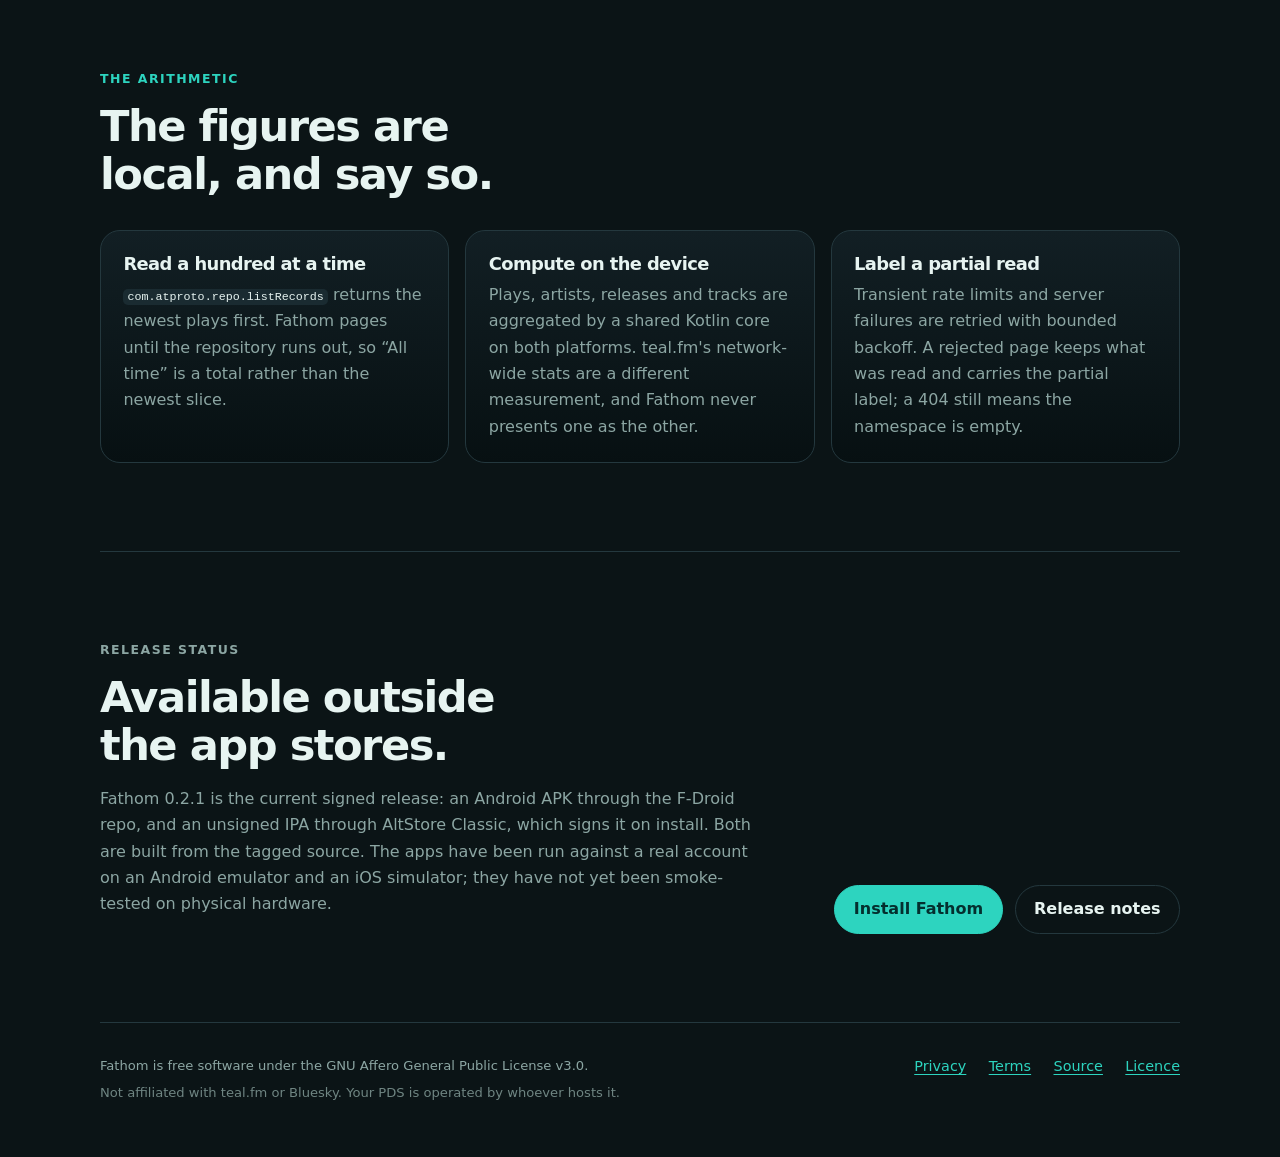
==== commit 78dd1933: "docs: explain the Fathom name and record 0.1.0 Add the name explanation to the README and website, p" ====
--- a/website/index.html
+++ b/website/index.html
@@ -64,7 +64,7 @@
             the unsigned IPA with your own Apple ID; this is not an App Store
             or AltStore PAL build.
           </p>
-          <a class="button" href="altstore://source?url=https%3A%2F%2Fewanc26.github.io%2Ffathom%2Faltstore%2Fsource.json">Add to AltStore</a>
+          <a class="button" href="altstore://source?url=https%3A%2F%2Ffathom.ewancroft.uk%2Faltstore%2Fsource.json">Add to AltStore</a>
           <p class="note">Requires iOS 18 or later and AltStore Classic.</p>
         </article>
         <article class="card">
@@ -74,7 +74,7 @@
             repo index fingerprint so F-Droid can verify it. Fathom is not in
             the official F-Droid catalogue.
           </p>
-          <a class="button" href="https://fdroid.link/#https://ewanc26.github.io/fathom/fdroid/repo?fingerprint=DE922C5717CAB6C0A48AF84B5D0EBC72302308023DE7AC770BA68911F771BB29">Add F-Droid repo</a>
+          <a class="button" href="https://fdroid.link/#https://fathom.ewancroft.uk/fdroid/repo?fingerprint=DE922C5717CAB6C0A48AF84B5D0EBC72302308023DE7AC770BA68911F771BB29">Add F-Droid repo</a>
           <p class="note">Requires Android 8.0 or later.</p>
         </article>
       </div>
@@ -112,6 +112,15 @@
             A read that stops at the 50,000-play guard or on a failed page is
             labelled partial. Plays with no readable timestamp are counted and
             listed rather than quietly dropped.
+          </p>
+        </article>
+        <article class="card">
+          <h3>The name</h3>
+          <p>
+            A fathom is a measure of depth, and to fathom something is to
+            understand it. Fathom does both: it measures a listening history and
+            makes the record underneath it legible, without moving that record
+            off your own server.
           </p>
         </article>
       </div>
